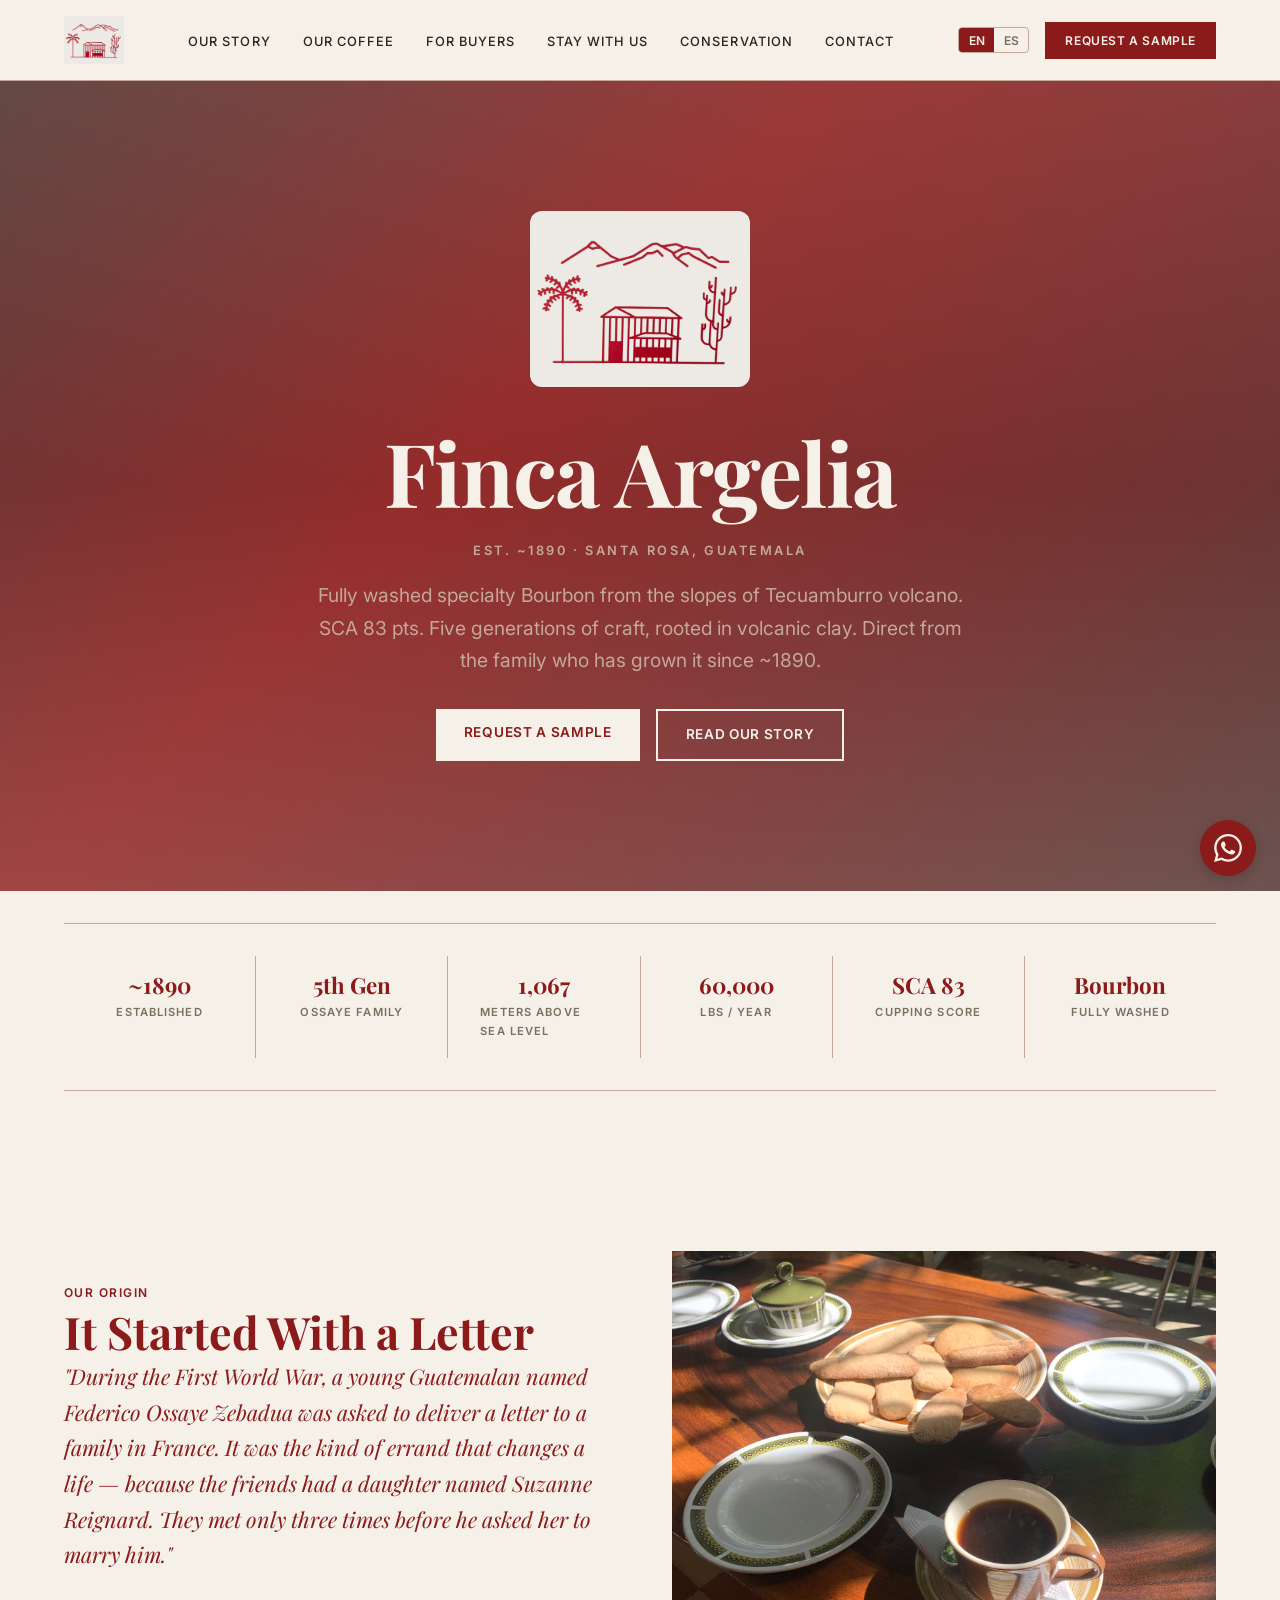
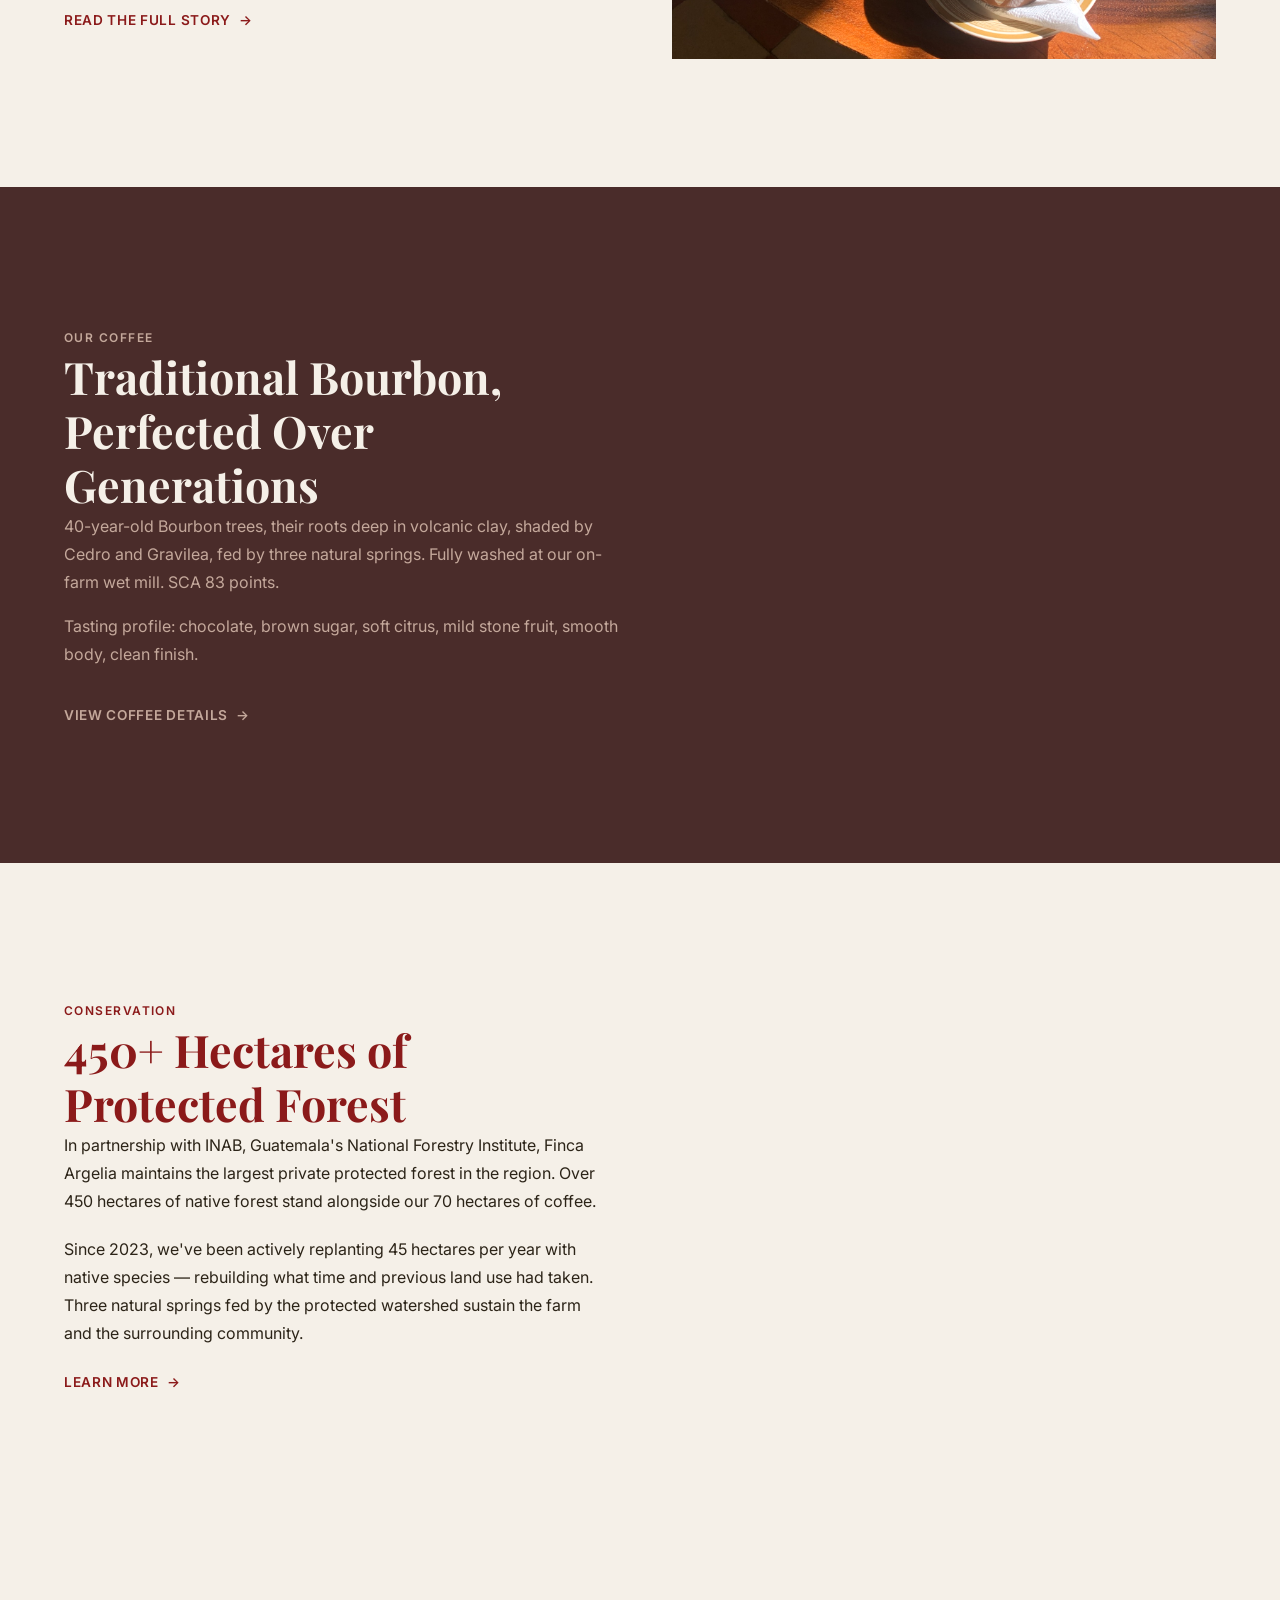
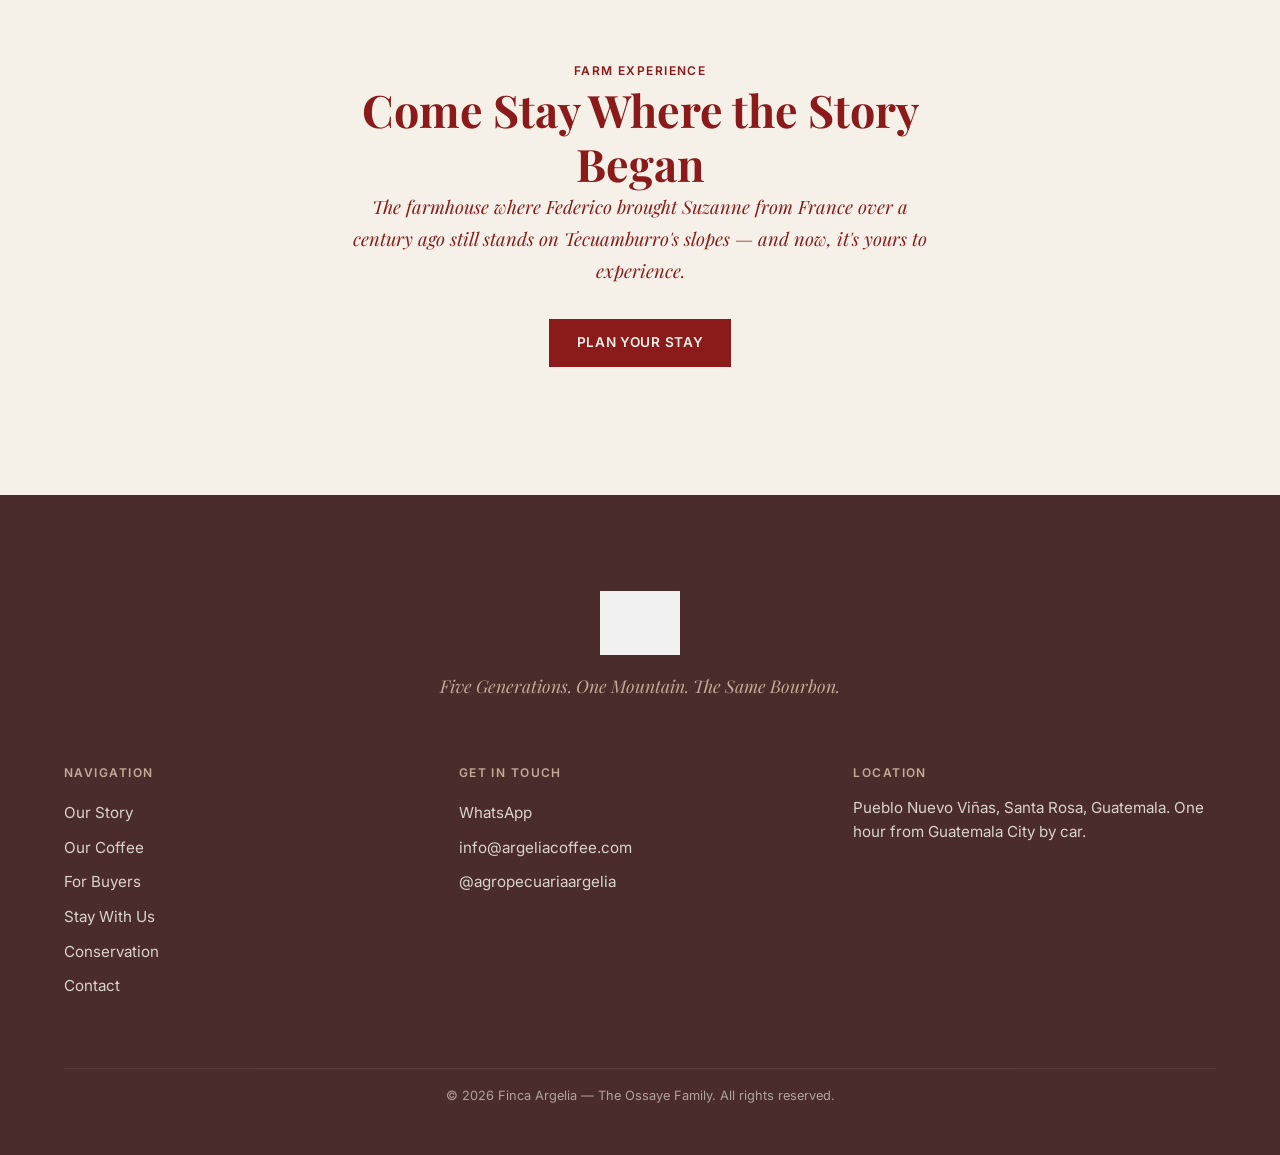
==== site/index.html @ 29b887b8 "Initial commit: Finca Argelia marketing website Includes full website (HTML/CSS/JS), photos, marketi" ====
<!DOCTYPE html>
<html lang="en">
<head>
  <meta charset="UTF-8">
  <meta name="viewport" content="width=device-width, initial-scale=1.0">
  <title>Finca Argelia | Five Generations of Bourbon | Santa Rosa, Guatemala</title>
  <meta name="description" content="Specialty Bourbon coffee from a 135-year-old family farm on Tecuamburro volcano. SCA 83 pts, fully washed, direct from the Ossaye family. Request a sample.">
  <meta property="og:title" content="Finca Argelia | Five Generations of Bourbon">
  <meta property="og:description" content="Five generations of specialty Bourbon coffee from Tecuamburro volcano, Guatemala.">
  <meta property="og:image" content="images/photos/View.jpeg">
  <meta property="og:type" content="website">
  <meta name="twitter:card" content="summary_large_image">
  <link rel="preconnect" href="https://fonts.googleapis.com">
  <link rel="preconnect" href="https://fonts.gstatic.com" crossorigin>
  <link href="https://fonts.googleapis.com/css2?family=Inter:wght@400;500;600&family=Playfair+Display:ital,wght@0,700;1,400&display=swap" rel="stylesheet">
  <link rel="stylesheet" href="css/variables.css">
  <link rel="stylesheet" href="css/base.css">
  <link rel="stylesheet" href="css/layout.css">
  <link rel="stylesheet" href="css/components.css">
  <link rel="stylesheet" href="css/pages.css">
  <link rel="stylesheet" href="css/responsive.css">
</head>
<body>

  <!-- Navigation -->
  <nav class="nav" role="navigation" aria-label="Main navigation">
    <div class="nav__inner">
      <a href="index.html" class="nav__logo">
        <img src="images/logo.png" alt="Finca Argelia" width="180" height="48">
      </a>
      <ul class="nav__links">
        <li><a href="about.html" data-i18n="nav.about">Our Story</a></li>
        <li><a href="coffee.html" data-i18n="nav.coffee">Our Coffee</a></li>
        <li><a href="buyers.html" data-i18n="nav.buyers">For Buyers</a></li>
        <li><a href="stay.html" data-i18n="nav.stay">Stay With Us</a></li>
        <li><a href="conservation.html" data-i18n="nav.conservation">Conservation</a></li>
        <li><a href="contact.html" data-i18n="nav.contact">Contact</a></li>
      </ul>
      <div class="nav__right">
        <div class="lang-toggle">
          <button class="active" data-lang="en">EN</button>
          <button data-lang="es">ES</button>
        </div>
        <a href="contact.html" class="btn btn--primary btn--small" data-i18n="nav.cta">Request a Sample</a>
        <button class="nav__hamburger" aria-label="Toggle menu">
          <span></span>
          <span></span>
          <span></span>
        </button>
      </div>
    </div>
  </nav>

  <!-- Mobile Menu -->
  <div class="nav__mobile" role="dialog" aria-label="Mobile navigation">
    <a href="about.html" data-i18n="nav.about">Our Story</a>
    <a href="coffee.html" data-i18n="nav.coffee">Our Coffee</a>
    <a href="buyers.html" data-i18n="nav.buyers">For Buyers</a>
    <a href="stay.html" data-i18n="nav.stay">Stay With Us</a>
    <a href="conservation.html" data-i18n="nav.conservation">Conservation</a>
    <a href="contact.html" data-i18n="nav.contact">Contact</a>
    <div class="lang-toggle" style="margin-top: 1rem;">
      <button class="active" data-lang="en">EN</button>
      <button data-lang="es">ES</button>
    </div>
    <a href="contact.html" class="btn btn--primary" data-i18n="nav.cta">Request a Sample</a>
  </div>

  <!-- Hero -->
  <section class="hero home-hero">
    <div class="hero__bg"></div>
    <div class="hero__overlay"></div>
    <div class="hero__content">
      <img src="images/logo.png" alt="" class="hero__logo" aria-hidden="true">
      <h1 class="hero__title" data-i18n="home.hero.title">Finca Argelia</h1>
      <p class="hero__subtitle" data-i18n="home.hero.subtitle">Est. ~1890 &middot; Santa Rosa, Guatemala</p>
      <p class="hero__desc" data-i18n="home.hero.desc">Fully washed specialty Bourbon from the slopes of Tecuamburro volcano. SCA 83 pts. Five generations of craft, rooted in volcanic clay. Direct from the family who has grown it since ~1890.</p>
      <div class="hero__cta">
        <a href="contact.html" class="btn btn--primary" data-i18n="nav.cta">Request a Sample</a>
        <a href="about.html" class="btn btn--outline" data-i18n="home.hero.story">Read Our Story</a>
      </div>
    </div>
  </section>

  <!-- Stats Bar -->
  <section class="section" style="padding: var(--space-md) 0;">
    <div class="container">
      <div class="stats-bar fade-in">
        <div class="stats-bar__item">
          <span class="stats-bar__value">~1890</span>
          <span class="stats-bar__label" data-i18n="stats.est">Established</span>
        </div>
        <div class="stats-bar__item">
          <span class="stats-bar__value" data-i18n="stats.gen.value">5th Gen</span>
          <span class="stats-bar__label" data-i18n="stats.gen.label">Ossaye Family</span>
        </div>
        <div class="stats-bar__item">
          <span class="stats-bar__value">1,067</span>
          <span class="stats-bar__label" data-i18n="stats.alt">Meters Above Sea Level</span>
        </div>
        <div class="stats-bar__item">
          <span class="stats-bar__value">60,000</span>
          <span class="stats-bar__label" data-i18n="stats.prod">Lbs / Year</span>
        </div>
        <div class="stats-bar__item">
          <span class="stats-bar__value">SCA 83</span>
          <span class="stats-bar__label" data-i18n="stats.score">Cupping Score</span>
        </div>
        <div class="stats-bar__item">
          <span class="stats-bar__value" data-i18n="stats.varietal.value">Bourbon</span>
          <span class="stats-bar__label" data-i18n="stats.varietal.label">Fully Washed</span>
        </div>
      </div>
    </div>
  </section>

  <!-- Story Teaser -->
  <section class="section">
    <div class="container">
      <div class="story-teaser fade-in">
        <div class="story-teaser__text">
          <span class="label label--red" data-i18n="home.story.label">Our Origin</span>
          <h2 data-i18n="home.story.title">It Started With a Letter</h2>
          <p class="story-teaser__quote" data-i18n="home.story.quote">"During the First World War, a young Guatemalan named Federico Ossaye Zebadua was asked to deliver a letter to a family in France. It was the kind of errand that changes a life &mdash; because the friends had a daughter named Suzanne Reignard. They met only three times before he asked her to marry him."</p>
          <a href="about.html" class="link-arrow" data-i18n="home.story.link">Read the Full Story</a>
        </div>
        <div class="story-teaser__img">
          <img src="images/photos/Coffee Cup. house.jpeg" alt="Coffee served on the veranda of the historic Finca Argelia farmhouse" class="photo-warm" loading="lazy" decoding="async">
        </div>
      </div>
    </div>
  </section>

  <!-- Coffee Highlights -->
  <section class="section section--dark">
    <div class="container">
      <div class="grid-2 grid" style="align-items: center;">
        <div class="fade-in">
          <span class="label" style="color: var(--color-accent-light);" data-i18n="home.coffee.label">Our Coffee</span>
          <h2 data-i18n="home.coffee.title">Traditional Bourbon, Perfected Over Generations</h2>
          <p style="color: var(--color-accent-light); margin-bottom: var(--space-sm);" data-i18n="home.coffee.desc">40-year-old Bourbon trees, their roots deep in volcanic clay, shaded by Cedro and Gravilea, fed by three natural springs. Fully washed at our on-farm wet mill. SCA 83 points.</p>
          <p style="color: var(--color-accent-light); margin-bottom: var(--space-md);" data-i18n="home.coffee.notes">Tasting profile: chocolate, brown sugar, soft citrus, mild stone fruit, smooth body, clean finish.</p>
          <a href="coffee.html" class="link-arrow link-arrow--light" data-i18n="home.coffee.link">View Coffee Details</a>
        </div>
        <div class="aspect-4-3 fade-in">
          <img src="images/photos/coffee plant.jpeg" alt="Close-up of Bourbon coffee cherries on a 40-year-old tree at Finca Argelia" class="img-cover photo-warm" loading="lazy" decoding="async">
        </div>
      </div>
    </div>
  </section>

  <!-- Conservation Snapshot -->
  <section class="section">
    <div class="container">
      <div class="conservation fade-in">
        <div>
          <span class="label label--red" data-i18n="home.conservation.label">Conservation</span>
          <h2 data-i18n="home.conservation.title">450+ Hectares of Protected Forest</h2>
          <p data-i18n="home.conservation.p1">In partnership with INAB, Guatemala's National Forestry Institute, Finca Argelia maintains the largest private protected forest in the region. Over 450 hectares of native forest stand alongside our 70 hectares of coffee.</p>
          <p data-i18n="home.conservation.p2">Since 2023, we've been actively replanting 45 hectares per year with native species &mdash; rebuilding what time and previous land use had taken. Three natural springs fed by the protected watershed sustain the farm and the surrounding community.</p>
          <a href="conservation.html" class="link-arrow" data-i18n="home.conservation.link">Learn More</a>
        </div>
        <div class="conservation__img">
          <img src="images/photos/Natural Spring.jpeg" alt="Natural turquoise spring surrounded by protected forest at Finca Argelia" class="img-cover photo-warm" loading="lazy" decoding="async">
        </div>
      </div>
    </div>
  </section>

  <!-- Stay With Us Teaser -->
  <section class="stay-teaser fade-in">
    <div class="stay-teaser__bg">
      <img src="images/photos/house chairs.jpeg" alt="Historic farmhouse veranda at Finca Argelia" class="photo-warm" loading="lazy" decoding="async">
    </div>
    <div class="stay-teaser__overlay"></div>
    <div class="stay-teaser__content">
      <span class="label label--red" data-i18n="home.stay.label">Farm Experience</span>
      <h2 data-i18n="home.stay.title">Come Stay Where the Story Began</h2>
      <p class="serif-italic text-primary" style="font-size: 1.15rem; margin-bottom: var(--space-md);" data-i18n="home.stay.desc">The farmhouse where Federico brought Suzanne from France over a century ago still stands on Tecuamburro's slopes &mdash; and now, it's yours to experience.</p>
      <a href="stay.html" class="btn btn--primary" data-i18n="home.stay.cta">Plan Your Stay</a>
    </div>
  </section>

  <!-- Footer -->
  <footer class="footer">
    <div class="container">
      <div class="footer__top">
        <img src="images/logo.png" alt="Finca Argelia" class="footer__logo">
        <p class="footer__tagline" data-i18n="footer.tagline">Five Generations. One Mountain. The Same Bourbon.</p>
      </div>
      <div class="footer__grid">
        <div class="footer__col">
          <h4 data-i18n="footer.nav.title">Navigation</h4>
          <a href="about.html" data-i18n="nav.about">Our Story</a>
          <a href="coffee.html" data-i18n="nav.coffee">Our Coffee</a>
          <a href="buyers.html" data-i18n="nav.buyers">For Buyers</a>
          <a href="stay.html" data-i18n="nav.stay">Stay With Us</a>
          <a href="conservation.html" data-i18n="nav.conservation">Conservation</a>
          <a href="contact.html" data-i18n="nav.contact">Contact</a>
        </div>
        <div class="footer__col">
          <h4 data-i18n="footer.contact.title">Get in Touch</h4>
          <a href="https://wa.me/" target="_blank" rel="noopener">WhatsApp</a>
          <a href="mailto:info@argeliacoffee.com">info@argeliacoffee.com</a>
          <a href="https://instagram.com/agropecuariaargelia" target="_blank" rel="noopener">@agropecuariaargelia</a>
        </div>
        <div class="footer__col">
          <h4 data-i18n="footer.location.title">Location</h4>
          <p data-i18n="footer.location.desc">Pueblo Nuevo Vi&ntilde;as, Santa Rosa, Guatemala. One hour from Guatemala City by car.</p>
        </div>
      </div>
      <div class="footer__bottom">
        <p>&copy; 2026 Finca Argelia &mdash; The Ossaye Family. <span data-i18n="footer.rights">All rights reserved.</span></p>
      </div>
    </div>
  </footer>

  <!-- WhatsApp Float -->
  <a href="https://wa.me/" class="whatsapp-float" target="_blank" rel="noopener" aria-label="Contact us on WhatsApp">
    <svg viewBox="0 0 24 24" xmlns="http://www.w3.org/2000/svg"><path d="M17.472 14.382c-.297-.149-1.758-.867-2.03-.967-.273-.099-.471-.148-.67.15-.197.297-.767.966-.94 1.164-.173.199-.347.223-.644.075-.297-.15-1.255-.463-2.39-1.475-.883-.788-1.48-1.761-1.653-2.059-.173-.297-.018-.458.13-.606.134-.133.298-.347.446-.52.149-.174.198-.298.298-.497.099-.198.05-.371-.025-.52-.075-.149-.669-1.612-.916-2.207-.242-.579-.487-.5-.669-.51-.173-.008-.371-.01-.57-.01-.198 0-.52.074-.792.372-.272.297-1.04 1.016-1.04 2.479 0 1.462 1.065 2.875 1.213 3.074.149.198 2.096 3.2 5.077 4.487.709.306 1.262.489 1.694.625.712.227 1.36.195 1.871.118.571-.085 1.758-.719 2.006-1.413.248-.694.248-1.289.173-1.413-.074-.124-.272-.198-.57-.347m-5.421 7.403h-.004a9.87 9.87 0 01-5.031-1.378l-.361-.214-3.741.982.998-3.648-.235-.374a9.86 9.86 0 01-1.51-5.26c.001-5.45 4.436-9.884 9.888-9.884 2.64 0 5.122 1.03 6.988 2.898a9.825 9.825 0 012.893 6.994c-.003 5.45-4.437 9.884-9.885 9.884m8.413-18.297A11.815 11.815 0 0012.05 0C5.495 0 .16 5.335.157 11.892c0 2.096.547 4.142 1.588 5.945L.057 24l6.305-1.654a11.882 11.882 0 005.683 1.448h.005c6.554 0 11.89-5.335 11.893-11.893a11.821 11.821 0 00-3.48-8.413z"/></svg>
  </a>

  <script src="js/main.js"></script>
  <script src="js/i18n.js"></script>
</body>
</html>
---- site/css/variables.css ----
:root {
  /* Colors */
  --color-primary: #8B1A1A;
  --color-bg: #F5F0E8;
  --color-text: #2C2418;
  --color-text-secondary: #7A7060;
  --color-accent-light: #C4A89B;
  --color-accent-dark: #4A2C2A;
  --color-white: #FFFDF8;

  /* Typography */
  --font-serif: 'Playfair Display', Georgia, 'Times New Roman', serif;
  --font-sans: 'Inter', -apple-system, BlinkMacSystemFont, 'Segoe UI', sans-serif;
  --font-size-base: 1rem;
  --line-height-body: 1.75;
  --line-height-heading: 1.2;

  /* Spacing (8px base) */
  --space-xs: 0.5rem;
  --space-sm: 1rem;
  --space-md: 2rem;
  --space-lg: 4rem;
  --space-xl: 6rem;
  --space-2xl: 8rem;

  /* Layout */
  --container-max: 1200px;
  --container-narrow: 800px;
  --container-padding: 1.5rem;

  /* Transitions */
  --transition-base: 0.3s ease;
  --transition-slow: 0.6s ease;
}
---- site/css/base.css ----
*, *::before, *::after {
  box-sizing: border-box;
  margin: 0;
  padding: 0;
}

html {
  scroll-behavior: smooth;
  -webkit-text-size-adjust: 100%;
}

body {
  font-family: var(--font-sans);
  font-size: var(--font-size-base);
  line-height: var(--line-height-body);
  color: var(--color-text);
  background-color: var(--color-bg);
  -webkit-font-smoothing: antialiased;
  -moz-osx-font-smoothing: grayscale;
}

h1, h2, h3, h4, h5, h6 {
  font-family: var(--font-serif);
  line-height: var(--line-height-heading);
  color: var(--color-primary);
  font-weight: 700;
}

h1 { font-size: clamp(2.2rem, 5vw, 4rem); }
h2 { font-size: clamp(1.6rem, 3.5vw, 2.8rem); }
h3 { font-size: clamp(1.3rem, 2.5vw, 1.8rem); }
h4 { font-size: clamp(1.1rem, 2vw, 1.4rem); }

p {
  margin-bottom: 1.25em;
}

a {
  color: var(--color-primary);
  text-decoration: none;
  transition: color var(--transition-base);
}

a:hover {
  color: var(--color-accent-dark);
}

img {
  max-width: 100%;
  height: auto;
  display: block;
}

ul, ol {
  padding-left: 1.5em;
}

/* Utility classes */
.label {
  font-family: var(--font-sans);
  font-size: 0.75rem;
  font-weight: 600;
  letter-spacing: 0.12em;
  text-transform: uppercase;
  color: var(--color-text-secondary);
}

.label--red {
  color: var(--color-primary);
}

.serif-italic {
  font-family: var(--font-serif);
  font-style: italic;
}

.text-center { text-align: center; }
.text-cream { color: var(--color-bg); }
.text-primary { color: var(--color-primary); }
.text-secondary { color: var(--color-text-secondary); }

/* Photo warmth treatment */
.photo-warm {
  filter: sepia(8%) saturate(1.05) brightness(1.02);
}

/* Selection */
::selection {
  background: var(--color-primary);
  color: var(--color-bg);
}
---- site/css/layout.css ----
.container {
  max-width: var(--container-max);
  margin: 0 auto;
  padding: 0 var(--container-padding);
}

.container--narrow {
  max-width: var(--container-narrow);
}

.section {
  padding: var(--space-xl) 0;
}

.section--dark {
  background-color: var(--color-accent-dark);
  color: var(--color-bg);
}

.section--dark h2,
.section--dark h3,
.section--dark h4 {
  color: var(--color-bg);
}

.section--dark a {
  color: var(--color-accent-light);
}

.section--dark a:hover {
  color: var(--color-bg);
}

.section--primary {
  background-color: var(--color-primary);
  color: var(--color-bg);
}

.section--primary h2,
.section--primary h3 {
  color: var(--color-bg);
}

/* Grid */
.grid {
  display: grid;
  gap: var(--space-md);
}

.grid-2 {
  grid-template-columns: 1fr;
}

.grid-3 {
  grid-template-columns: 1fr;
}

.grid-4 {
  grid-template-columns: 1fr 1fr;
}

@media (min-width: 900px) {
  .grid-2 {
    grid-template-columns: 1fr 1fr;
  }
  .grid-3 {
    grid-template-columns: 1fr 1fr 1fr;
  }
  .grid-4 {
    grid-template-columns: 1fr 1fr 1fr 1fr;
  }
}

/* Flex utilities */
.flex {
  display: flex;
}

.flex-center {
  display: flex;
  align-items: center;
  justify-content: center;
}

.flex-between {
  display: flex;
  align-items: center;
  justify-content: space-between;
}

.flex-col {
  flex-direction: column;
}

.flex-wrap {
  flex-wrap: wrap;
}

.gap-xs { gap: var(--space-xs); }
.gap-sm { gap: var(--space-sm); }
.gap-md { gap: var(--space-md); }
.gap-lg { gap: var(--space-lg); }

/* Image containers */
.img-cover {
  width: 100%;
  height: 100%;
  object-fit: cover;
}

.img-rounded {
  border-radius: 4px;
}

.aspect-16-9 {
  aspect-ratio: 16 / 9;
  overflow: hidden;
}

.aspect-4-3 {
  aspect-ratio: 4 / 3;
  overflow: hidden;
}

.aspect-3-2 {
  aspect-ratio: 3 / 2;
  overflow: hidden;
}
---- site/css/components.css ----
/* ========================================
   NAVIGATION
   ======================================== */
.nav {
  position: sticky;
  top: 0;
  z-index: 100;
  background: var(--color-bg);
  border-bottom: 1px solid var(--color-accent-light);
  transition: padding var(--transition-base), box-shadow var(--transition-base);
  padding: var(--space-sm) 0;
}

.nav--scrolled {
  padding: var(--space-xs) 0;
  box-shadow: 0 1px 8px rgba(44, 36, 24, 0.08);
}

.nav__inner {
  display: flex;
  align-items: center;
  justify-content: space-between;
  max-width: var(--container-max);
  margin: 0 auto;
  padding: 0 var(--container-padding);
}

.nav__logo {
  display: flex;
  align-items: center;
  gap: 0.75rem;
  text-decoration: none;
}

.nav__logo img {
  height: 48px;
  width: auto;
  transition: height var(--transition-base);
}

.nav--scrolled .nav__logo img {
  height: 36px;
}

.nav__logo-text {
  font-family: var(--font-serif);
  font-size: 1.2rem;
  font-weight: 700;
  color: var(--color-primary);
  line-height: 1.1;
}

.nav__logo-text small {
  display: block;
  font-family: var(--font-sans);
  font-size: 0.6rem;
  font-weight: 600;
  letter-spacing: 0.15em;
  text-transform: uppercase;
  color: var(--color-text-secondary);
  margin-top: 2px;
}

.nav__links {
  display: none;
  list-style: none;
  gap: var(--space-md);
  padding: 0;
  margin: 0;
}

.nav__links a {
  font-size: 0.8rem;
  font-weight: 500;
  letter-spacing: 0.08em;
  text-transform: uppercase;
  color: var(--color-text);
  text-decoration: none;
  padding: 0.25rem 0;
  border-bottom: 2px solid transparent;
  transition: color var(--transition-base), border-color var(--transition-base);
}

.nav__links a:hover,
.nav__links a.active {
  color: var(--color-primary);
  border-bottom-color: var(--color-primary);
}

.nav__right {
  display: flex;
  align-items: center;
  gap: var(--space-sm);
}

/* Language toggle */
.lang-toggle {
  display: flex;
  border: 1px solid var(--color-accent-light);
  border-radius: 4px;
  overflow: hidden;
  font-size: 0.75rem;
  font-weight: 600;
}

.lang-toggle button {
  padding: 0.3rem 0.6rem;
  border: none;
  background: transparent;
  color: var(--color-text-secondary);
  cursor: pointer;
  font-family: var(--font-sans);
  font-weight: 600;
  font-size: 0.75rem;
  transition: all var(--transition-base);
}

.lang-toggle button.active {
  background: var(--color-primary);
  color: var(--color-bg);
}

/* Hamburger */
.nav__hamburger {
  display: flex;
  flex-direction: column;
  justify-content: center;
  gap: 5px;
  width: 28px;
  height: 28px;
  background: none;
  border: none;
  cursor: pointer;
  padding: 0;
}

.nav__hamburger span {
  display: block;
  width: 100%;
  height: 2px;
  background: var(--color-primary);
  transition: transform var(--transition-base), opacity var(--transition-base);
}

.nav__hamburger.open span:nth-child(1) {
  transform: translateY(7px) rotate(45deg);
}

.nav__hamburger.open span:nth-child(2) {
  opacity: 0;
}

.nav__hamburger.open span:nth-child(3) {
  transform: translateY(-7px) rotate(-45deg);
}

/* Mobile menu */
.nav__mobile {
  display: none;
  position: fixed;
  top: 0;
  left: 0;
  width: 100%;
  height: 100%;
  background: var(--color-bg);
  z-index: 99;
  flex-direction: column;
  align-items: center;
  justify-content: center;
  gap: var(--space-md);
}

.nav__mobile.open {
  display: flex;
}

.nav__mobile a {
  font-family: var(--font-serif);
  font-size: 1.8rem;
  color: var(--color-text);
  text-decoration: none;
  transition: color var(--transition-base);
}

.nav__mobile a:hover {
  color: var(--color-primary);
}

.nav__mobile .btn {
  margin-top: var(--space-sm);
}

@media (min-width: 900px) {
  .nav__links {
    display: flex;
  }
  .nav__hamburger {
    display: none;
  }
}

/* ========================================
   BUTTONS
   ======================================== */
.btn {
  display: inline-block;
  font-family: var(--font-sans);
  font-size: 0.85rem;
  font-weight: 600;
  letter-spacing: 0.05em;
  text-transform: uppercase;
  text-decoration: none;
  padding: 0.75rem 1.75rem;
  border: none;
  cursor: pointer;
  transition: all var(--transition-base);
}

.btn--primary {
  background: var(--color-primary);
  color: var(--color-bg);
}

.btn--primary:hover {
  background: var(--color-accent-dark);
  color: var(--color-bg);
}

.btn--outline {
  background: transparent;
  color: var(--color-primary);
  border: 2px solid var(--color-primary);
}

.btn--outline:hover {
  background: var(--color-primary);
  color: var(--color-bg);
}

.btn--light {
  background: var(--color-bg);
  color: var(--color-primary);
}

.btn--light:hover {
  background: var(--color-accent-light);
  color: var(--color-accent-dark);
}

.btn--small {
  padding: 0.5rem 1.25rem;
  font-size: 0.75rem;
}

/* ========================================
   HERO
   ======================================== */
.hero {
  position: relative;
  min-height: 85vh;
  display: flex;
  align-items: center;
  justify-content: center;
  overflow: hidden;
}

.hero--short {
  min-height: 50vh;
}

.hero__bg {
  position: absolute;
  inset: 0;
  z-index: 0;
  background: linear-gradient(
    135deg,
    var(--color-accent-dark) 0%,
    var(--color-primary) 40%,
    #6B2020 70%,
    var(--color-accent-dark) 100%
  );
}

.hero__bg img {
  width: 100%;
  height: 100%;
  object-fit: cover;
}

.hero__overlay {
  position: absolute;
  inset: 0;
  background: linear-gradient(
    to bottom,
    rgba(245, 240, 232, 0.15) 0%,
    rgba(245, 240, 232, 0.08) 50%,
    rgba(245, 240, 232, 0.2) 100%
  );
  z-index: 1;
}

.hero__content {
  position: relative;
  z-index: 2;
  text-align: center;
  padding: var(--space-lg) var(--container-padding);
  max-width: 900px;
}

.hero__subtitle {
  font-family: var(--font-sans);
  font-size: 0.8rem;
  font-weight: 600;
  letter-spacing: 0.2em;
  text-transform: uppercase;
  color: var(--color-accent-light);
  margin-bottom: var(--space-sm);
}

.hero__title {
  font-size: clamp(2.8rem, 6vw, 5rem);
  margin-bottom: var(--space-sm);
  color: var(--color-bg);
}

.hero__desc {
  font-size: clamp(1rem, 1.5vw, 1.2rem);
  color: var(--color-accent-light);
  max-width: 650px;
  margin: 0 auto var(--space-md);
  line-height: 1.7;
}

.hero__cta {
  display: flex;
  gap: var(--space-sm);
  justify-content: center;
  flex-wrap: wrap;
}

/* ========================================
   STATS BAR
   ======================================== */
.stats-bar {
  display: flex;
  flex-wrap: wrap;
  justify-content: center;
  gap: 0;
  padding: var(--space-md) 0;
  border-top: 1px solid var(--color-accent-light);
  border-bottom: 1px solid var(--color-accent-light);
}

.stats-bar__item {
  display: flex;
  flex-direction: column;
  align-items: center;
  padding: var(--space-sm) var(--space-md);
  border-right: 1px solid var(--color-accent-light);
  flex: 1;
  min-width: 140px;
}

.stats-bar__item:last-child {
  border-right: none;
}

.stats-bar__value {
  font-family: var(--font-serif);
  font-size: 1.4rem;
  font-weight: 700;
  color: var(--color-primary);
  line-height: 1.2;
}

.stats-bar__label {
  font-size: 0.7rem;
  font-weight: 600;
  letter-spacing: 0.1em;
  text-transform: uppercase;
  color: var(--color-text-secondary);
  margin-top: 0.25rem;
}

/* ========================================
   CARDS
   ======================================== */
.card {
  background: var(--color-white);
  border: 1px solid var(--color-accent-light);
  overflow: hidden;
  transition: transform var(--transition-base), box-shadow var(--transition-base);
}

.card:hover {
  transform: translateY(-2px);
  box-shadow: 0 4px 20px rgba(44, 36, 24, 0.08);
}

.card__img {
  aspect-ratio: 3 / 2;
  overflow: hidden;
}

.card__img img {
  width: 100%;
  height: 100%;
  object-fit: cover;
  transition: transform var(--transition-slow);
}

.card:hover .card__img img {
  transform: scale(1.03);
}

.card__body {
  padding: var(--space-sm) var(--space-md);
}

.card__title {
  font-size: 1.2rem;
  margin-bottom: 0.5rem;
}

.card__text {
  font-size: 0.95rem;
  color: var(--color-text-secondary);
  line-height: 1.6;
}

/* ========================================
   PULL QUOTE
   ======================================== */
.pull-quote {
  border-left: 3px solid var(--color-primary);
  padding: var(--space-sm) var(--space-md);
  margin: var(--space-md) 0;
}

.pull-quote p {
  font-family: var(--font-serif);
  font-style: italic;
  font-size: 1.2rem;
  color: var(--color-primary);
  line-height: 1.6;
  margin: 0;
}

.pull-quote cite {
  display: block;
  font-family: var(--font-sans);
  font-style: normal;
  font-size: 0.8rem;
  color: var(--color-text-secondary);
  margin-top: 0.5rem;
}

/* ========================================
   TIMELINE
   ======================================== */
.timeline {
  position: relative;
  padding-left: var(--space-md);
}

.timeline::before {
  content: '';
  position: absolute;
  left: 0;
  top: 0;
  bottom: 0;
  width: 2px;
  background: var(--color-primary);
}

.timeline__item {
  position: relative;
  padding-bottom: var(--space-lg);
}

.timeline__item:last-child {
  padding-bottom: 0;
}

.timeline__item::before {
  content: '';
  position: absolute;
  left: calc(-1 * var(--space-md) - 5px);
  top: 0.5rem;
  width: 12px;
  height: 12px;
  border-radius: 50%;
  background: var(--color-primary);
  border: 3px solid var(--color-bg);
}

.timeline__date {
  font-family: var(--font-sans);
  font-size: 0.75rem;
  font-weight: 600;
  letter-spacing: 0.12em;
  text-transform: uppercase;
  color: var(--color-text-secondary);
  margin-bottom: 0.25rem;
}

.timeline__title {
  font-size: 1.3rem;
  margin-bottom: 0.5rem;
}

.timeline__text {
  color: var(--color-text);
  line-height: 1.7;
}

/* ========================================
   FOOTER
   ======================================== */
.footer {
  background: var(--color-accent-dark);
  color: var(--color-bg);
  padding: var(--space-xl) 0 var(--space-md);
}

.footer__top {
  text-align: center;
  margin-bottom: var(--space-lg);
}

.footer__logo {
  height: 64px;
  width: auto;
  margin: 0 auto var(--space-sm);
  filter: brightness(0) invert(1) sepia(1) saturate(0) brightness(0.95);
}

.footer__tagline {
  font-family: var(--font-serif);
  font-style: italic;
  font-size: 1.1rem;
  color: var(--color-accent-light);
}

.footer__grid {
  display: grid;
  grid-template-columns: 1fr;
  gap: var(--space-md);
  margin-bottom: var(--space-lg);
}

@media (min-width: 600px) {
  .footer__grid {
    grid-template-columns: 1fr 1fr;
  }
}

@media (min-width: 900px) {
  .footer__grid {
    grid-template-columns: 1fr 1fr 1fr;
  }
}

.footer__col h4 {
  font-family: var(--font-sans);
  font-size: 0.75rem;
  font-weight: 600;
  letter-spacing: 0.12em;
  text-transform: uppercase;
  color: var(--color-accent-light);
  margin-bottom: var(--space-sm);
}

.footer__col a {
  color: var(--color-bg);
  opacity: 0.85;
  text-decoration: none;
  font-size: 0.95rem;
  display: block;
  padding: 0.25rem 0;
  transition: opacity var(--transition-base);
}

.footer__col a:hover {
  opacity: 1;
  color: var(--color-bg);
}

.footer__col p {
  font-size: 0.95rem;
  opacity: 0.85;
  line-height: 1.6;
}

.footer__bottom {
  border-top: 1px solid rgba(245, 240, 232, 0.15);
  padding-top: var(--space-sm);
  text-align: center;
  font-size: 0.8rem;
  opacity: 0.6;
}

/* ========================================
   WHATSAPP FLOAT
   ======================================== */
.whatsapp-float {
  position: fixed;
  bottom: 1.5rem;
  right: 1.5rem;
  z-index: 90;
  width: 56px;
  height: 56px;
  border-radius: 50%;
  background: var(--color-primary);
  display: flex;
  align-items: center;
  justify-content: center;
  box-shadow: 0 4px 12px rgba(44, 36, 24, 0.25);
  transition: background var(--transition-base), transform var(--transition-base);
}

.whatsapp-float:hover {
  background: var(--color-accent-dark);
  transform: scale(1.05);
}

.whatsapp-float svg {
  width: 28px;
  height: 28px;
  fill: var(--color-bg);
}

/* ========================================
   SPEC TABLE
   ======================================== */
.spec-table {
  width: 100%;
  border-collapse: collapse;
  margin: var(--space-md) 0;
}

.spec-table th,
.spec-table td {
  text-align: left;
  padding: 0.75rem 1rem;
  border-bottom: 1px solid var(--color-accent-light);
}

.spec-table th {
  font-family: var(--font-sans);
  font-size: 0.75rem;
  font-weight: 600;
  letter-spacing: 0.1em;
  text-transform: uppercase;
  color: var(--color-text-secondary);
  background: rgba(139, 26, 26, 0.04);
}

.spec-table td {
  font-size: 0.95rem;
}

.spec-table td:first-child {
  font-weight: 600;
  color: var(--color-primary);
  white-space: nowrap;
}

/* ========================================
   LINK ARROW
   ======================================== */
.link-arrow {
  font-family: var(--font-sans);
  font-size: 0.85rem;
  font-weight: 600;
  letter-spacing: 0.05em;
  text-transform: uppercase;
  color: var(--color-primary);
  text-decoration: none;
  display: inline-flex;
  align-items: center;
  gap: 0.5rem;
  transition: gap var(--transition-base);
}

.link-arrow:hover {
  gap: 0.75rem;
  color: var(--color-accent-dark);
}

.link-arrow::after {
  content: '\2192';
}

.link-arrow--light {
  color: var(--color-accent-light);
}

.link-arrow--light:hover {
  color: var(--color-bg);
}

/* ========================================
   SCROLL ANIMATIONS
   ======================================== */
.fade-in {
  opacity: 0;
  transform: translateY(24px);
  transition: opacity var(--transition-slow), transform var(--transition-slow);
}

.fade-in.visible {
  opacity: 1;
  transform: translateY(0);
}

/* ========================================
   ACTIVITY CARD
   ======================================== */
.activity {
  padding: var(--space-md);
  border: 1px solid var(--color-accent-light);
  background: var(--color-white);
}

.activity__icon {
  font-size: 2rem;
  margin-bottom: var(--space-xs);
}

.activity__title {
  font-size: 1.2rem;
  margin-bottom: 0.75rem;
}

.activity__list {
  list-style: none;
  padding: 0;
}

.activity__list li {
  padding: 0.35rem 0;
  font-size: 0.95rem;
  color: var(--color-text-secondary);
  padding-left: 1.25em;
  position: relative;
}

.activity__list li::before {
  content: '\2022';
  color: var(--color-primary);
  position: absolute;
  left: 0;
}

/* ========================================
   PAGE HEADER (for inner pages)
   ======================================== */
.page-header {
  position: relative;
  padding: var(--space-2xl) 0 var(--space-xl);
  text-align: center;
  overflow: hidden;
}

.page-header__bg {
  position: absolute;
  inset: 0;
  z-index: 0;
}

.page-header__bg img {
  width: 100%;
  height: 100%;
  object-fit: cover;
}

.page-header__overlay {
  position: absolute;
  inset: 0;
  background: linear-gradient(
    to bottom,
    rgba(245, 240, 232, 0.75) 0%,
    rgba(245, 240, 232, 0.85) 100%
  );
  z-index: 1;
}

.page-header__content {
  position: relative;
  z-index: 2;
}

.page-header__label {
  font-family: var(--font-sans);
  font-size: 0.75rem;
  font-weight: 600;
  letter-spacing: 0.2em;
  text-transform: uppercase;
  color: var(--color-text-secondary);
  margin-bottom: var(--space-xs);
}

.page-header__title {
  font-size: clamp(2rem, 4.5vw, 3.5rem);
  margin-bottom: var(--space-sm);
}

.page-header__desc {
  max-width: 600px;
  margin: 0 auto;
  color: var(--color-text-secondary);
  font-size: 1.05rem;
}

/* ========================================
   SEASONAL TABLE
   ======================================== */
.season-table {
  width: 100%;
  border-collapse: collapse;
}

.season-table th,
.season-table td {
  padding: 1rem;
  text-align: left;
  border-bottom: 1px solid var(--color-accent-light);
}

.season-table th {
  font-family: var(--font-serif);
  font-weight: 700;
  color: var(--color-primary);
  font-size: 1.05rem;
  white-space: nowrap;
  width: 140px;
}

.season-table td {
  color: var(--color-text-secondary);
  line-height: 1.6;
}
---- site/css/pages.css ----
/* ========================================
   HOMEPAGE SPECIFIC
   ======================================== */
.home-hero {
  min-height: 90vh;
}

.home-hero .hero__title {
  font-size: clamp(3rem, 7vw, 5.5rem);
  letter-spacing: -0.02em;
}

.home-hero .hero__logo {
  display: block;
  width: 220px;
  height: auto;
  margin: 0 auto var(--space-md);
  border-radius: 12px;
}

.home-hero .btn--outline {
  color: var(--color-bg);
  border-color: var(--color-bg);
}

.home-hero .btn--outline:hover {
  background: var(--color-bg);
  color: var(--color-primary);
}

.home-hero .btn--primary {
  background: var(--color-bg);
  color: var(--color-primary);
}

.home-hero .btn--primary:hover {
  background: var(--color-accent-light);
  color: var(--color-accent-dark);
}

/* Story teaser */
.story-teaser {
  display: grid;
  grid-template-columns: 1fr;
  gap: var(--space-lg);
  align-items: center;
}

@media (min-width: 900px) {
  .story-teaser {
    grid-template-columns: 1fr 1fr;
  }
}

.story-teaser__text {
  max-width: 550px;
}

.story-teaser__quote {
  font-family: var(--font-serif);
  font-style: italic;
  font-size: clamp(1.1rem, 2vw, 1.35rem);
  color: var(--color-primary);
  line-height: 1.65;
  margin-bottom: var(--space-md);
}

.story-teaser__img {
  aspect-ratio: 4 / 3;
  overflow: hidden;
}

.story-teaser__img img {
  width: 100%;
  height: 100%;
  object-fit: cover;
}

/* Conservation section */
.conservation {
  display: grid;
  grid-template-columns: 1fr;
  gap: var(--space-lg);
  align-items: center;
}

@media (min-width: 900px) {
  .conservation {
    grid-template-columns: 1fr 1fr;
  }
}

.conservation__img {
  aspect-ratio: 4 / 3;
  overflow: hidden;
  order: -1;
}

@media (min-width: 900px) {
  .conservation__img {
    order: 1;
  }
}

.conservation__img img {
  width: 100%;
  height: 100%;
  object-fit: cover;
}

/* Stay teaser */
.stay-teaser {
  position: relative;
  text-align: center;
  padding: var(--space-2xl) var(--container-padding);
}

.stay-teaser__bg {
  position: absolute;
  inset: 0;
  overflow: hidden;
}

.stay-teaser__bg img {
  width: 100%;
  height: 100%;
  object-fit: cover;
}

.stay-teaser__overlay {
  position: absolute;
  inset: 0;
  background: linear-gradient(
    to bottom,
    rgba(245, 240, 232, 0.8),
    rgba(245, 240, 232, 0.9)
  );
}

.stay-teaser__content {
  position: relative;
  z-index: 2;
  max-width: 600px;
  margin: 0 auto;
}

/* ========================================
   ABOUT PAGE
   ======================================== */
.about-intro {
  max-width: var(--container-narrow);
  margin: 0 auto;
}

.about-intro p {
  font-size: 1.1rem;
  line-height: 1.8;
}

/* ========================================
   COFFEE PAGE
   ======================================== */
.coffee-hero-grid {
  display: grid;
  grid-template-columns: 1fr;
  gap: var(--space-lg);
  align-items: center;
}

@media (min-width: 900px) {
  .coffee-hero-grid {
    grid-template-columns: 1fr 1fr;
  }
}

.coffee-process-grid {
  display: grid;
  grid-template-columns: 1fr;
  gap: var(--space-md);
}

@media (min-width: 600px) {
  .coffee-process-grid {
    grid-template-columns: 1fr 1fr;
  }
}

@media (min-width: 900px) {
  .coffee-process-grid {
    grid-template-columns: 1fr 1fr 1fr;
  }
}

/* ========================================
   BUYERS PAGE
   ======================================== */
.buyers-grid {
  display: grid;
  grid-template-columns: 1fr;
  gap: var(--space-md);
}

@media (min-width: 900px) {
  .buyers-grid {
    grid-template-columns: 2fr 1fr;
  }
}

.info-box {
  background: var(--color-white);
  border: 1px solid var(--color-accent-light);
  padding: var(--space-md);
}

.info-box__title {
  font-size: 1.1rem;
  margin-bottom: var(--space-sm);
}

.info-box__list {
  list-style: none;
  padding: 0;
}

.info-box__list li {
  padding: 0.5rem 0;
  border-bottom: 1px solid rgba(196, 168, 155, 0.3);
  font-size: 0.95rem;
}

.info-box__list li:last-child {
  border-bottom: none;
}

.info-box__list li strong {
  color: var(--color-primary);
}

/* ========================================
   CONTACT PAGE
   ======================================== */
.contact-grid {
  display: grid;
  grid-template-columns: 1fr;
  gap: var(--space-lg);
}

@media (min-width: 900px) {
  .contact-grid {
    grid-template-columns: 1fr 1fr;
  }
}

.contact-method {
  display: flex;
  align-items: flex-start;
  gap: var(--space-sm);
  padding: var(--space-sm) 0;
  border-bottom: 1px solid var(--color-accent-light);
}

.contact-method__icon {
  width: 40px;
  height: 40px;
  flex-shrink: 0;
  display: flex;
  align-items: center;
  justify-content: center;
  background: var(--color-primary);
  border-radius: 50%;
}

.contact-method__icon svg {
  width: 20px;
  height: 20px;
  fill: var(--color-bg);
}

.contact-method__label {
  font-size: 0.75rem;
  font-weight: 600;
  letter-spacing: 0.1em;
  text-transform: uppercase;
  color: var(--color-text-secondary);
}

.contact-method__value {
  font-size: 1.05rem;
  color: var(--color-text);
}

.contact-method__value a {
  color: var(--color-primary);
}

/* Sample CTA box */
.sample-cta {
  background: var(--color-primary);
  color: var(--color-bg);
  padding: var(--space-lg);
  text-align: center;
}

.sample-cta h3 {
  color: var(--color-bg);
  margin-bottom: var(--space-xs);
}

.sample-cta p {
  opacity: 0.9;
  margin-bottom: var(--space-md);
}

/* ========================================
   STAY PAGE
   ======================================== */
.stay-intro {
  display: grid;
  grid-template-columns: 1fr;
  gap: var(--space-lg);
  align-items: center;
}

@media (min-width: 900px) {
  .stay-intro {
    grid-template-columns: 1fr 1fr;
  }
}

.activities-grid {
  display: grid;
  grid-template-columns: 1fr;
  gap: var(--space-md);
}

@media (min-width: 600px) {
  .activities-grid {
    grid-template-columns: 1fr 1fr;
  }
}

@media (min-width: 1200px) {
  .activities-grid {
    grid-template-columns: 1fr 1fr 1fr;
  }
}
---- site/css/responsive.css ----
/* ========================================
   SMALL (600px+)
   ======================================== */
@media (min-width: 600px) {
  .stats-bar {
    flex-wrap: wrap;
  }

  .stats-bar__item {
    min-width: 120px;
  }
}

/* ========================================
   MEDIUM (900px+)
   ======================================== */
@media (min-width: 900px) {
  .section {
    padding: var(--space-2xl) 0;
  }

  .hero__content {
    padding: var(--space-xl) var(--container-padding);
  }

  .stats-bar {
    flex-wrap: nowrap;
  }

  .stats-bar__item {
    min-width: 0;
  }
}

/* ========================================
   LARGE (1200px+)
   ======================================== */
@media (min-width: 1200px) {
  .hero {
    min-height: 90vh;
  }
}

/* ========================================
   MOBILE ADJUSTMENTS (below 600px)
   ======================================== */
@media (max-width: 599px) {
  .stats-bar {
    flex-direction: column;
  }

  .stats-bar__item {
    flex-direction: row;
    justify-content: space-between;
    border-right: none;
    border-bottom: 1px solid var(--color-accent-light);
    padding: 0.75rem 0;
    min-width: 0;
  }

  .stats-bar__item:last-child {
    border-bottom: none;
  }

  .hero--short {
    min-height: 35vh;
  }

  .page-header {
    padding: var(--space-xl) 0 var(--space-lg);
  }

  .footer__grid {
    text-align: center;
  }

  .timeline {
    padding-left: var(--space-sm);
  }

  .timeline__item::before {
    left: calc(-1 * var(--space-sm) - 5px);
  }

  .pull-quote p {
    font-size: 1.05rem;
  }

  .spec-table th,
  .spec-table td {
    padding: 0.5rem 0.75rem;
    font-size: 0.85rem;
  }
}

/* ========================================
   PRINT STYLES
   ======================================== */
@media print {
  .nav, .footer, .whatsapp-float, .nav__mobile {
    display: none !important;
  }

  .hero {
    min-height: auto;
    padding: 2rem 0;
  }

  .hero__bg, .hero__overlay {
    display: none;
  }

  body {
    color: #000;
    background: #fff;
  }
}
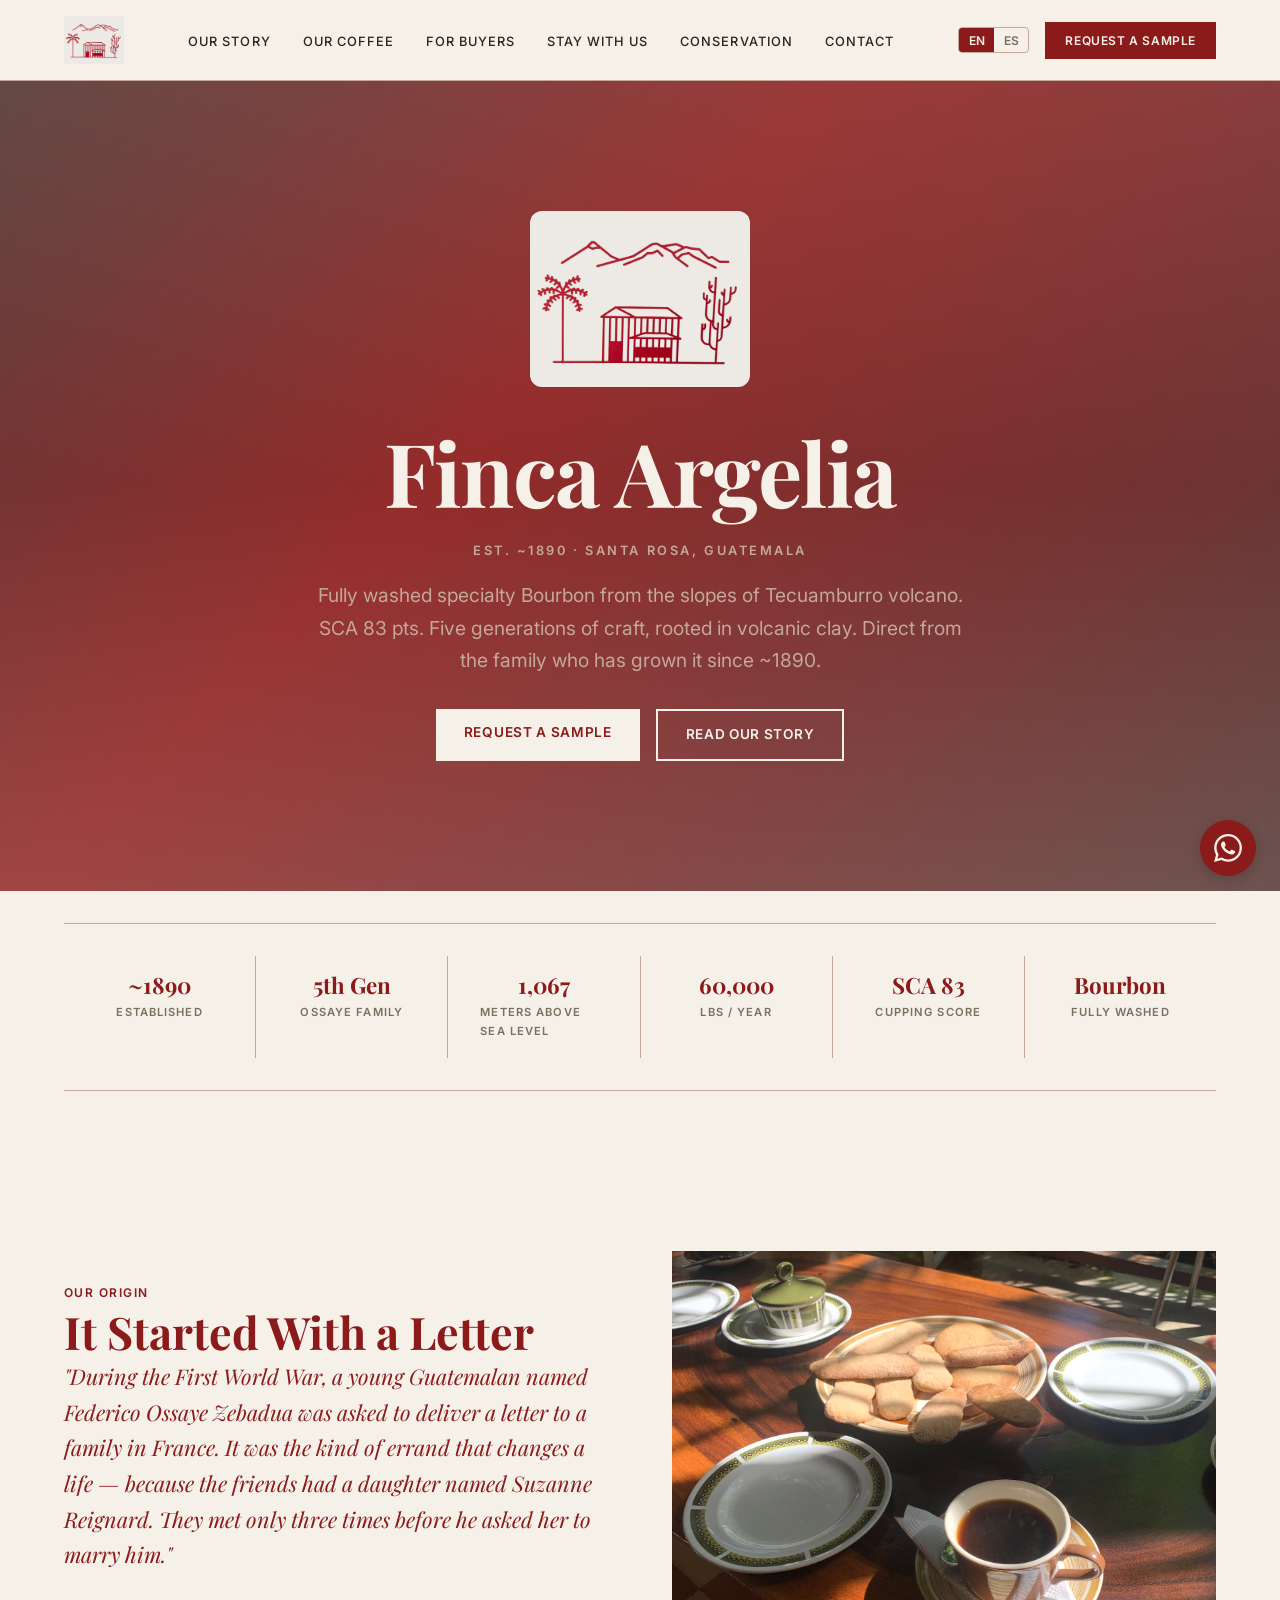
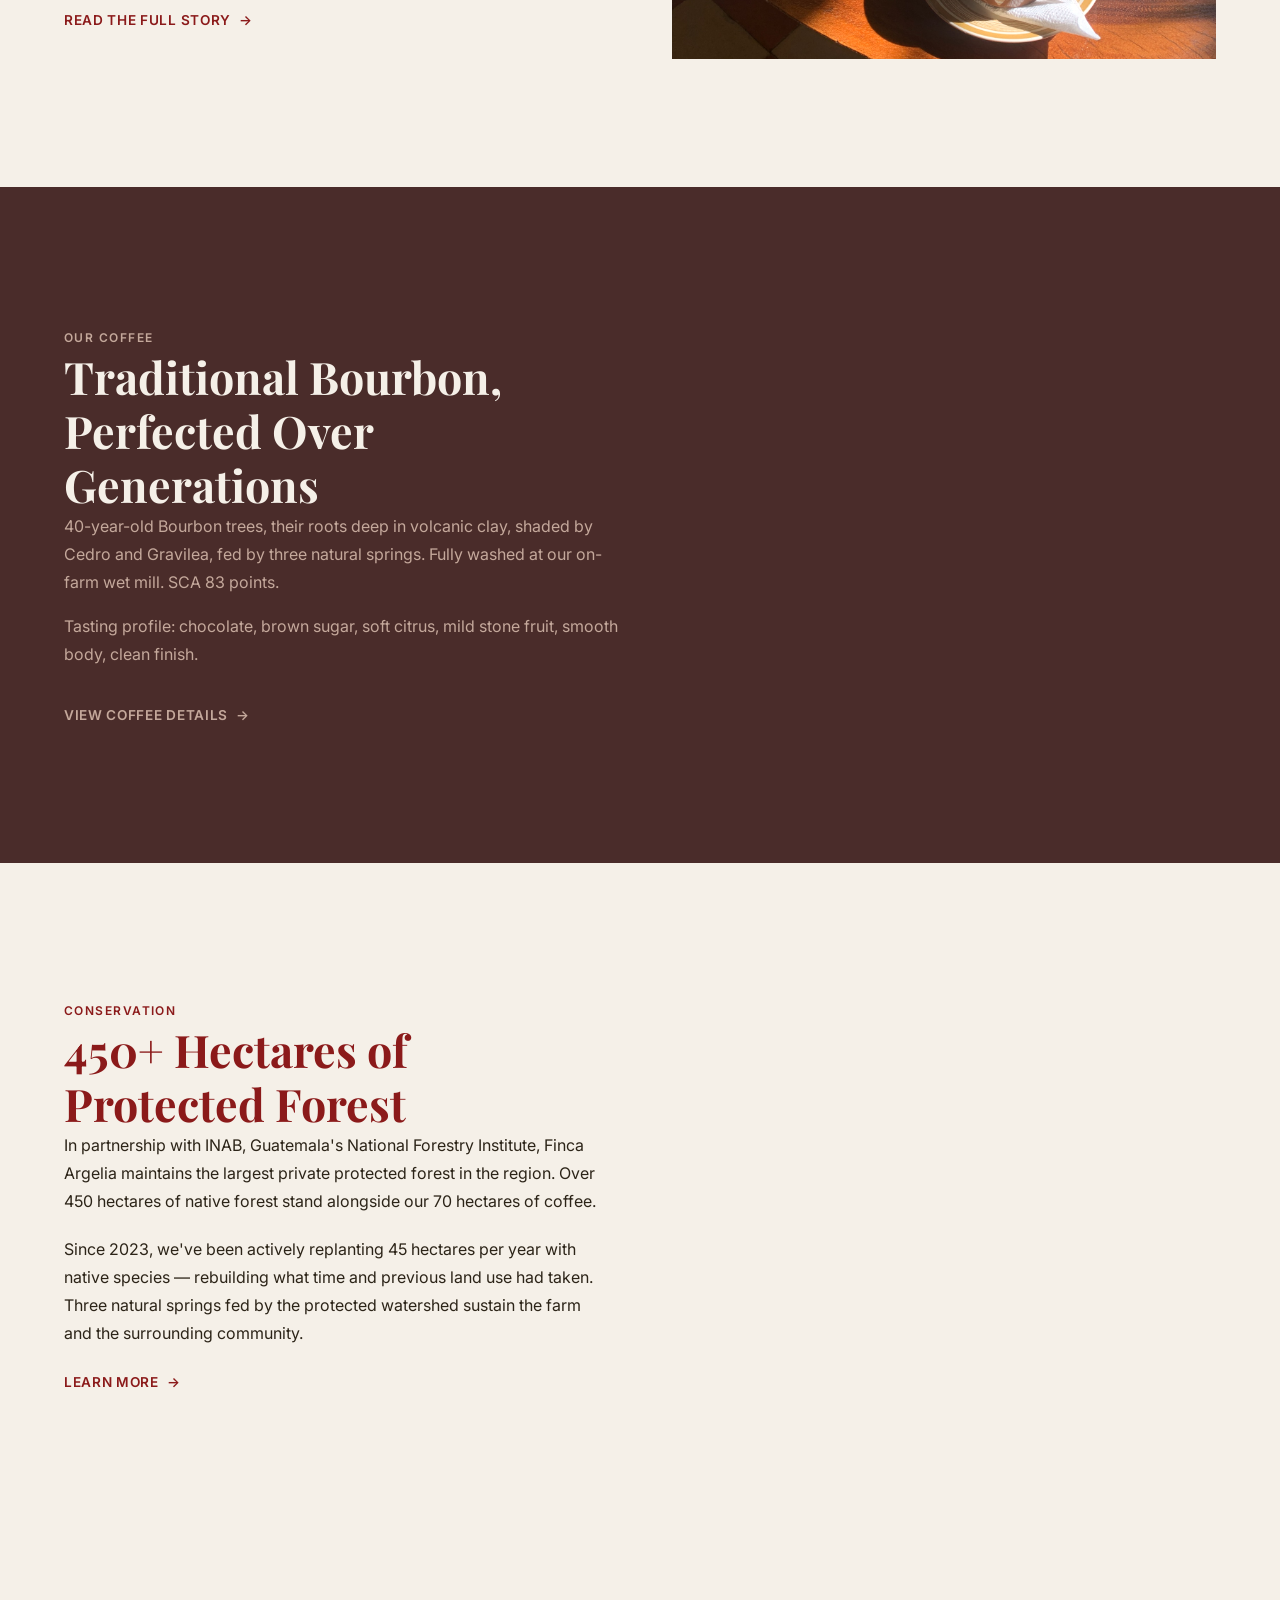
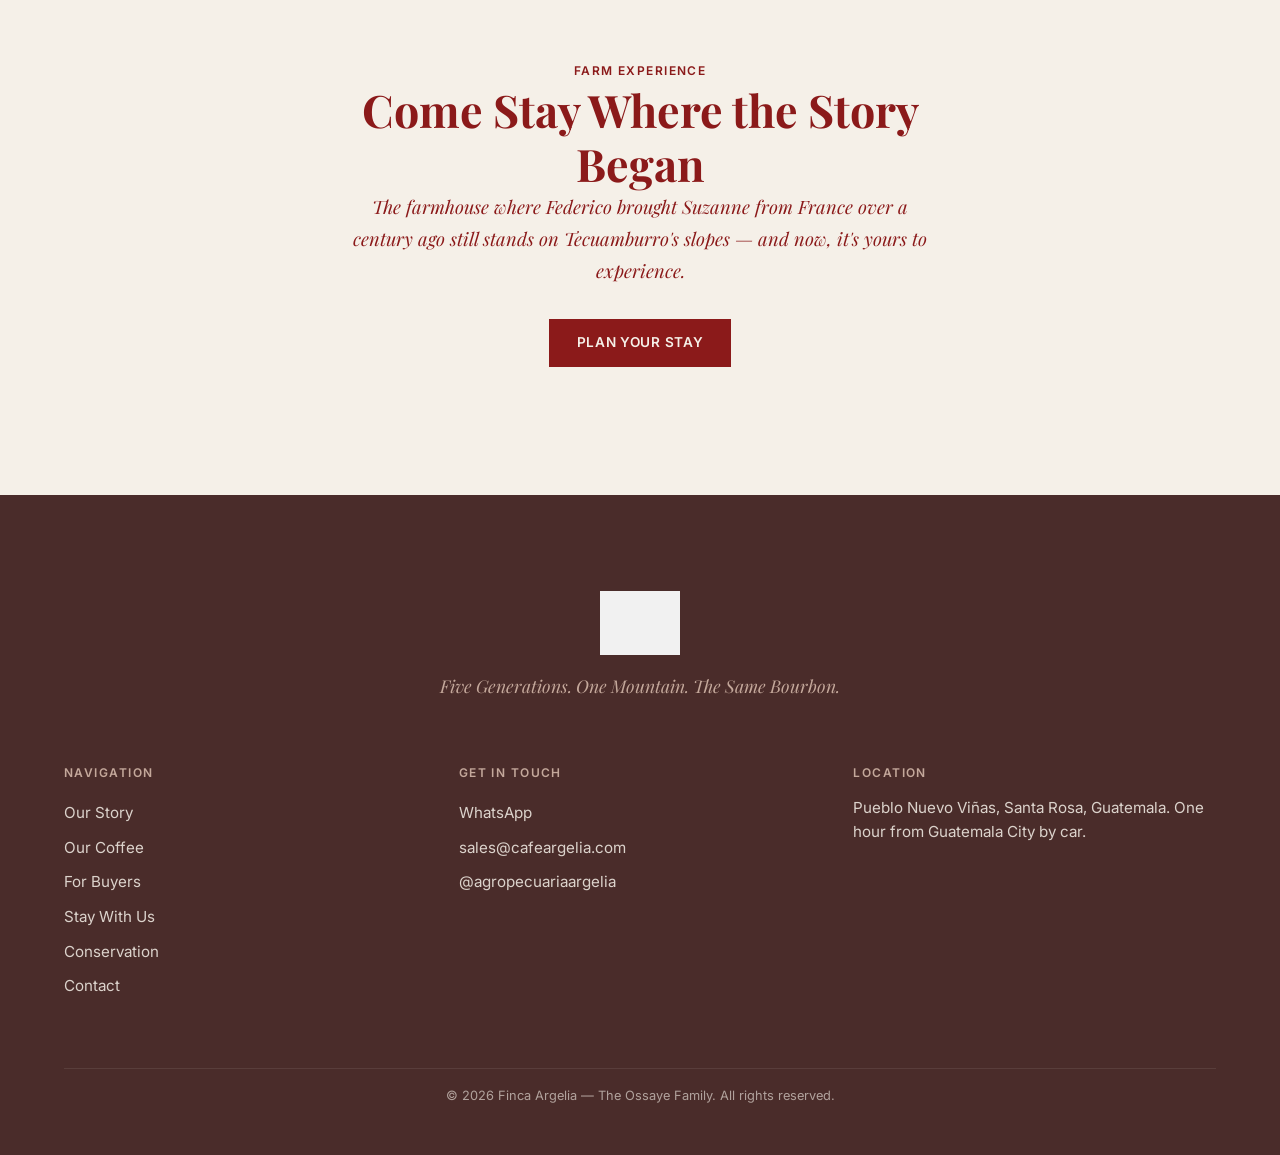
==== commit efbb9709: "Update contact info: WhatsApp number and email address - Set WhatsApp number to +50230143506 across " ====
--- a/site/index.html
+++ b/site/index.html
@@ -200,8 +200,8 @@
         </div>
         <div class="footer__col">
           <h4 data-i18n="footer.contact.title">Get in Touch</h4>
-          <a href="https://wa.me/" target="_blank" rel="noopener">WhatsApp</a>
-          <a href="mailto:info@argeliacoffee.com">info@argeliacoffee.com</a>
+          <a href="https://wa.me/50230143506" target="_blank" rel="noopener">WhatsApp</a>
+          <a href="mailto:sales@cafeargelia.com">sales@cafeargelia.com</a>
           <a href="https://instagram.com/agropecuariaargelia" target="_blank" rel="noopener">@agropecuariaargelia</a>
         </div>
         <div class="footer__col">
@@ -216,7 +216,7 @@
   </footer>
 
   <!-- WhatsApp Float -->
-  <a href="https://wa.me/" class="whatsapp-float" target="_blank" rel="noopener" aria-label="Contact us on WhatsApp">
+  <a href="https://wa.me/50230143506" class="whatsapp-float" target="_blank" rel="noopener" aria-label="Contact us on WhatsApp">
     <svg viewBox="0 0 24 24" xmlns="http://www.w3.org/2000/svg"><path d="M17.472 14.382c-.297-.149-1.758-.867-2.03-.967-.273-.099-.471-.148-.67.15-.197.297-.767.966-.94 1.164-.173.199-.347.223-.644.075-.297-.15-1.255-.463-2.39-1.475-.883-.788-1.48-1.761-1.653-2.059-.173-.297-.018-.458.13-.606.134-.133.298-.347.446-.52.149-.174.198-.298.298-.497.099-.198.05-.371-.025-.52-.075-.149-.669-1.612-.916-2.207-.242-.579-.487-.5-.669-.51-.173-.008-.371-.01-.57-.01-.198 0-.52.074-.792.372-.272.297-1.04 1.016-1.04 2.479 0 1.462 1.065 2.875 1.213 3.074.149.198 2.096 3.2 5.077 4.487.709.306 1.262.489 1.694.625.712.227 1.36.195 1.871.118.571-.085 1.758-.719 2.006-1.413.248-.694.248-1.289.173-1.413-.074-.124-.272-.198-.57-.347m-5.421 7.403h-.004a9.87 9.87 0 01-5.031-1.378l-.361-.214-3.741.982.998-3.648-.235-.374a9.86 9.86 0 01-1.51-5.26c.001-5.45 4.436-9.884 9.888-9.884 2.64 0 5.122 1.03 6.988 2.898a9.825 9.825 0 012.893 6.994c-.003 5.45-4.437 9.884-9.885 9.884m8.413-18.297A11.815 11.815 0 0012.05 0C5.495 0 .16 5.335.157 11.892c0 2.096.547 4.142 1.588 5.945L.057 24l6.305-1.654a11.882 11.882 0 005.683 1.448h.005c6.554 0 11.89-5.335 11.893-11.893a11.821 11.821 0 00-3.48-8.413z"/></svg>
   </a>
 
--- a/site/css/base.css
+++ b/site/css/base.css
@@ -84,6 +84,19 @@
   filter: sepia(8%) saturate(1.05) brightness(1.02);
 }
 
+/* Screen-reader only (visually hidden but accessible) */
+.sr-only {
+  position: absolute;
+  width: 1px;
+  height: 1px;
+  padding: 0;
+  margin: -1px;
+  overflow: hidden;
+  clip: rect(0, 0, 0, 0);
+  white-space: nowrap;
+  border: 0;
+}
+
 /* Selection */
 ::selection {
   background: var(--color-primary);
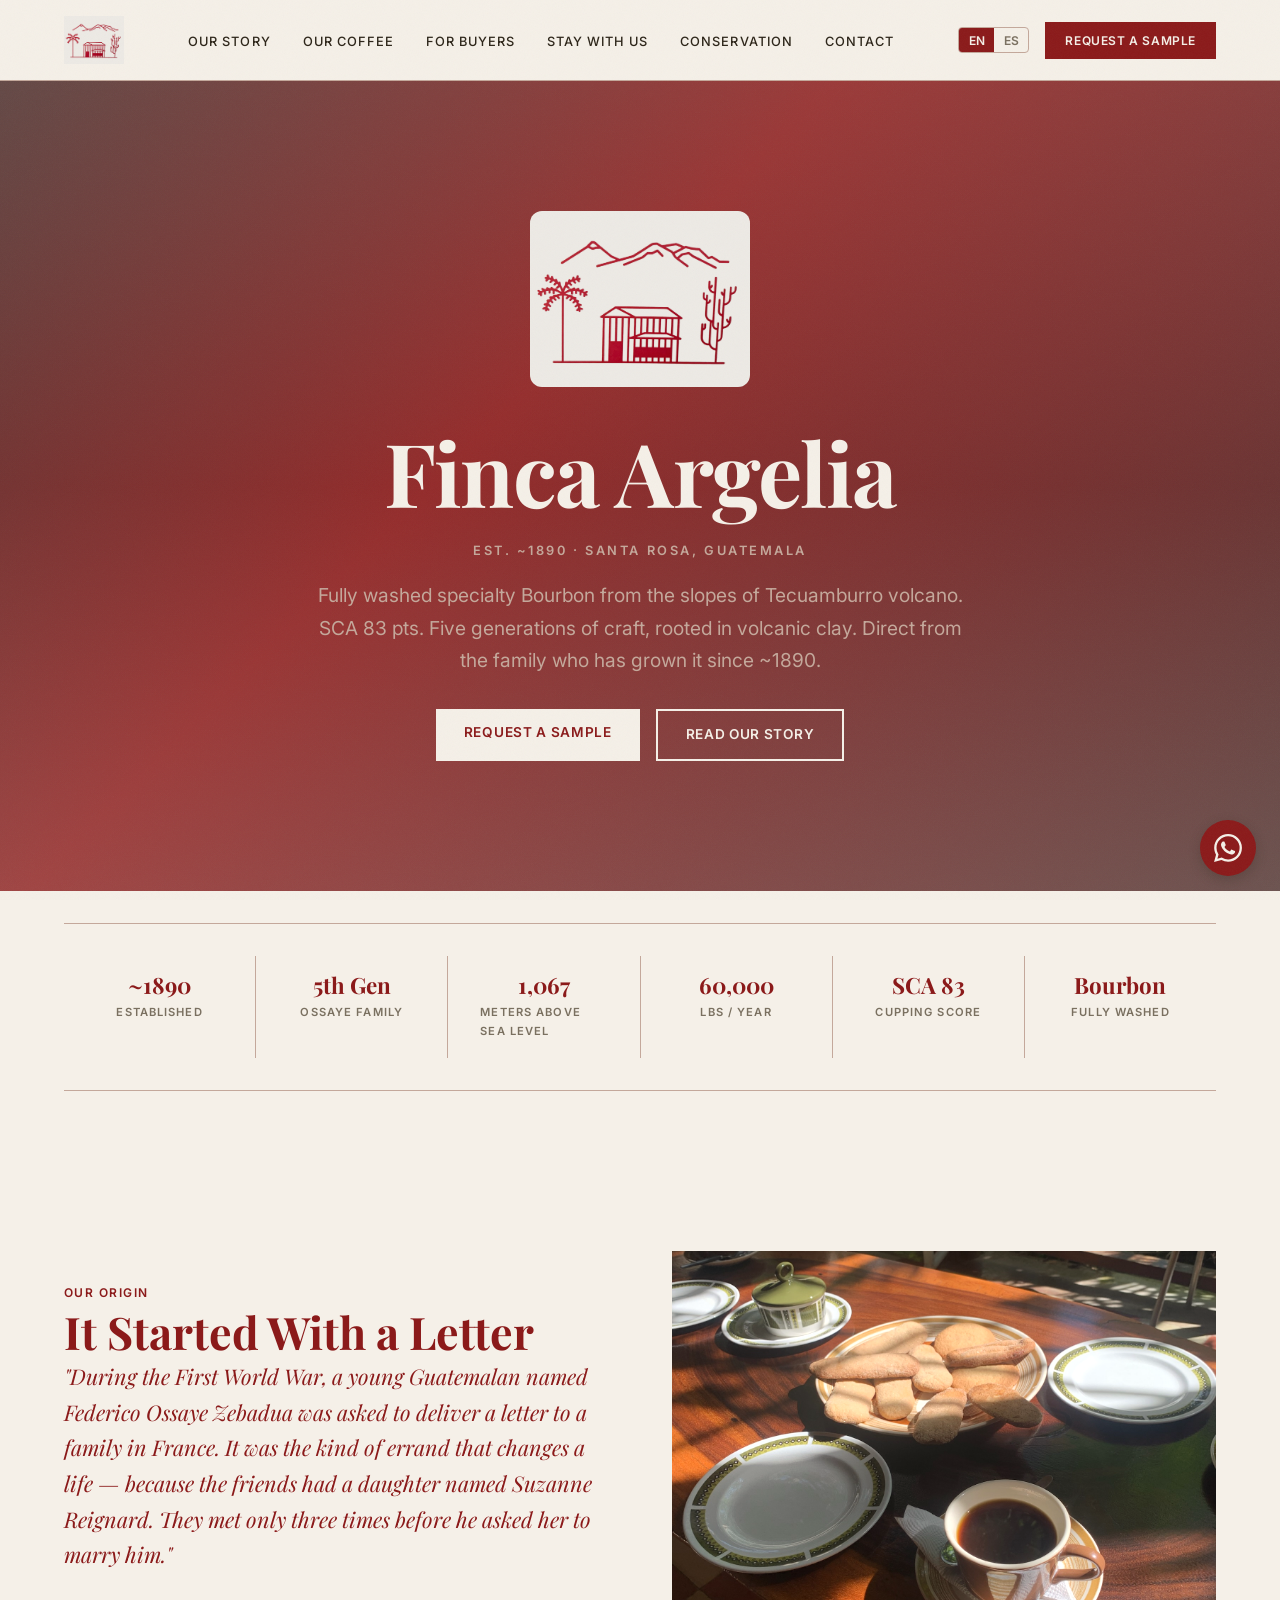
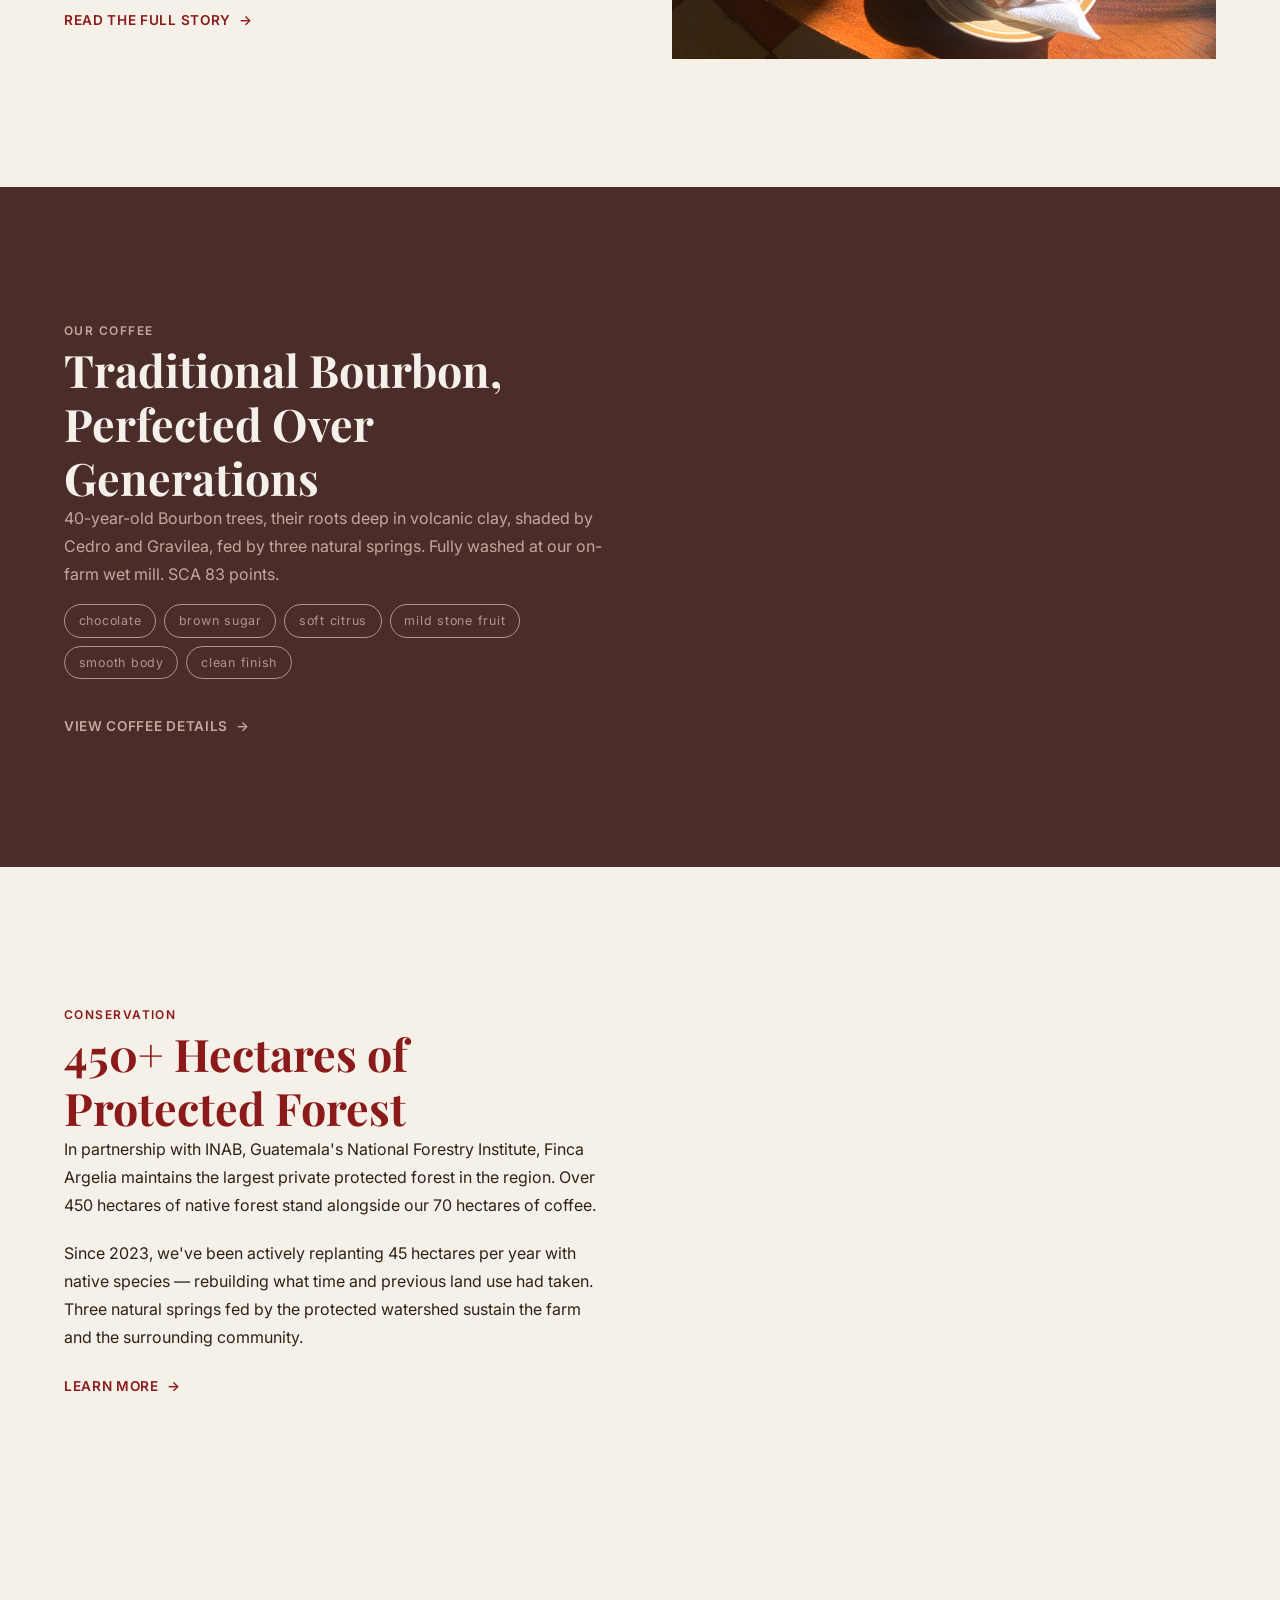
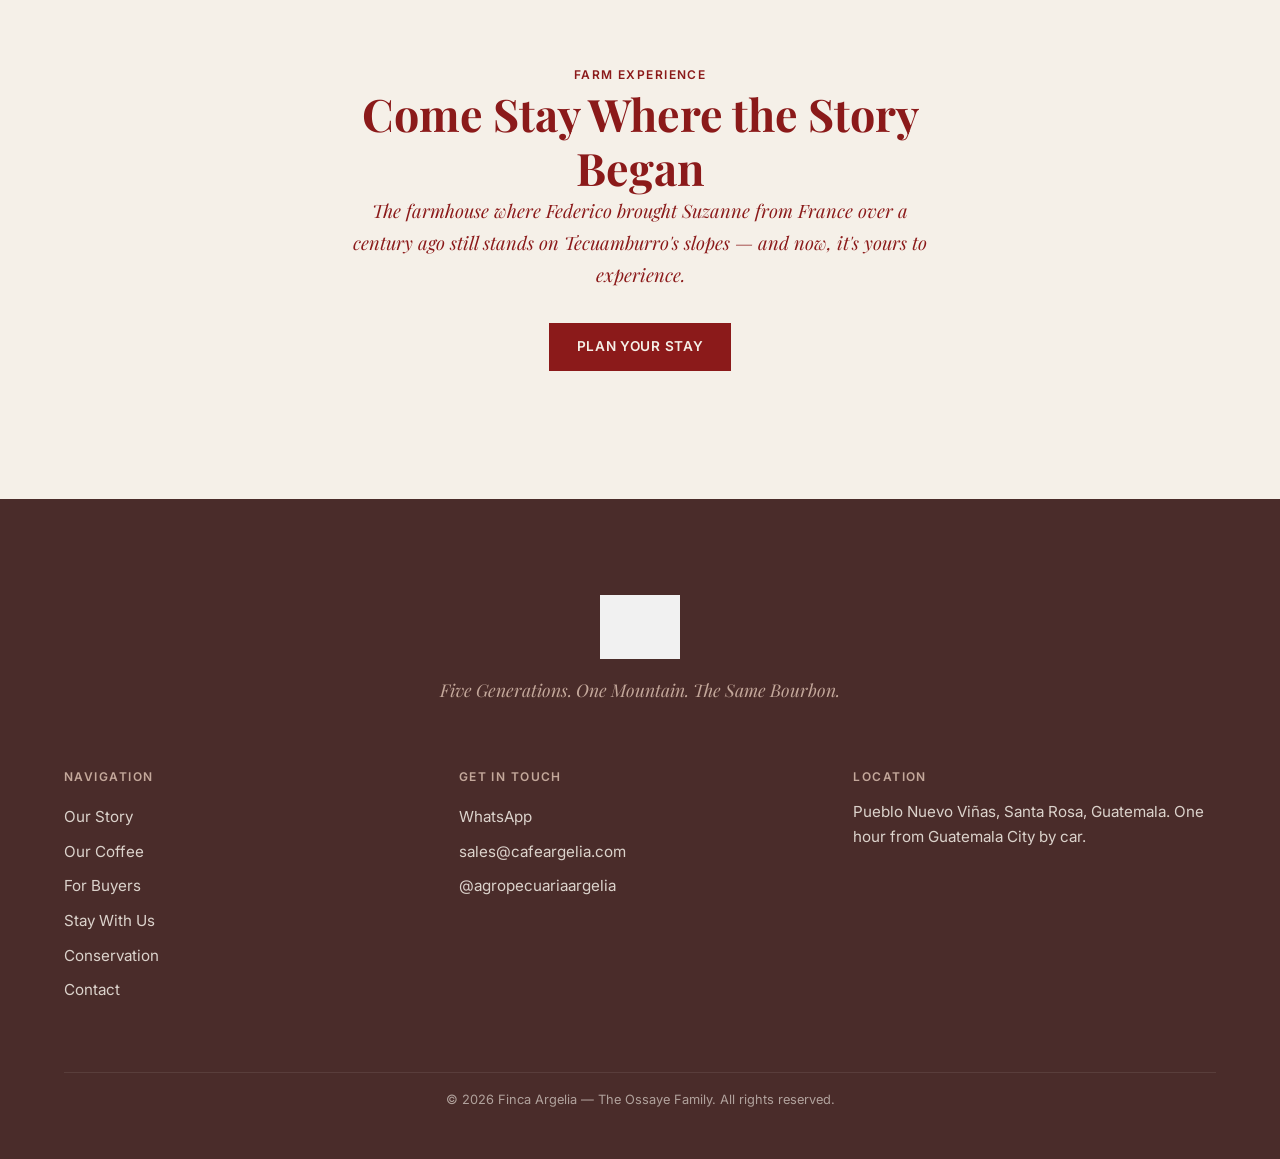
==== commit 23470bf0: "Add paper grain texture and flavor pill tags for tasting notes Add a subtle SVG noise overlay (body:" ====
--- a/site/index.html
+++ b/site/index.html
@@ -139,7 +139,7 @@
           <span class="label" style="color: var(--color-accent-light);" data-i18n="home.coffee.label">Our Coffee</span>
           <h2 data-i18n="home.coffee.title">Traditional Bourbon, Perfected Over Generations</h2>
           <p style="color: var(--color-accent-light); margin-bottom: var(--space-sm);" data-i18n="home.coffee.desc">40-year-old Bourbon trees, their roots deep in volcanic clay, shaded by Cedro and Gravilea, fed by three natural springs. Fully washed at our on-farm wet mill. SCA 83 points.</p>
-          <p style="color: var(--color-accent-light); margin-bottom: var(--space-md);" data-i18n="home.coffee.notes">Tasting profile: chocolate, brown sugar, soft citrus, mild stone fruit, smooth body, clean finish.</p>
+          <div class="flavor-tags" data-i18n-html="home.coffee.notes"></div>
           <a href="coffee.html" class="link-arrow link-arrow--light" data-i18n="home.coffee.link">View Coffee Details</a>
         </div>
         <div class="aspect-4-3 fade-in">
--- a/site/css/base.css
+++ b/site/css/base.css
@@ -17,6 +17,17 @@
   background-color: var(--color-bg);
   -webkit-font-smoothing: antialiased;
   -moz-osx-font-smoothing: grayscale;
+}
+
+body::after {
+  content: '';
+  position: fixed;
+  inset: 0;
+  pointer-events: none;
+  z-index: 9999;
+  opacity: 0.04;
+  background-image: url("data:image/svg+xml,%3Csvg xmlns='http://www.w3.org/2000/svg' width='300' height='300'%3E%3Cfilter id='n'%3E%3CfeTurbulence type='fractalNoise' baseFrequency='0.9' numOctaves='4' stitchTiles='stitch'/%3E%3C/filter%3E%3Crect width='300' height='300' filter='url(%23n)' opacity='1'/%3E%3C/svg%3E");
+  background-size: 200px 200px;
 }
 
 h1, h2, h3, h4, h5, h6 {
--- a/site/css/components.css
+++ b/site/css/components.css
@@ -841,3 +841,24 @@
   color: var(--color-text-secondary);
   line-height: 1.6;
 }
+
+/* Flavor pill tags */
+.flavor-tags {
+  display: flex;
+  flex-wrap: wrap;
+  gap: 0.5rem;
+  margin-bottom: var(--space-md);
+}
+
+.flavor-tag {
+  display: inline-block;
+  padding: 0.3rem 0.85rem;
+  border: 1px solid var(--color-accent-light);
+  border-radius: 100px;
+  font-size: 0.78rem;
+  letter-spacing: 0.06em;
+  color: var(--color-accent-light);
+  font-family: var(--font-sans);
+  text-transform: lowercase;
+  opacity: 0.85;
+}
